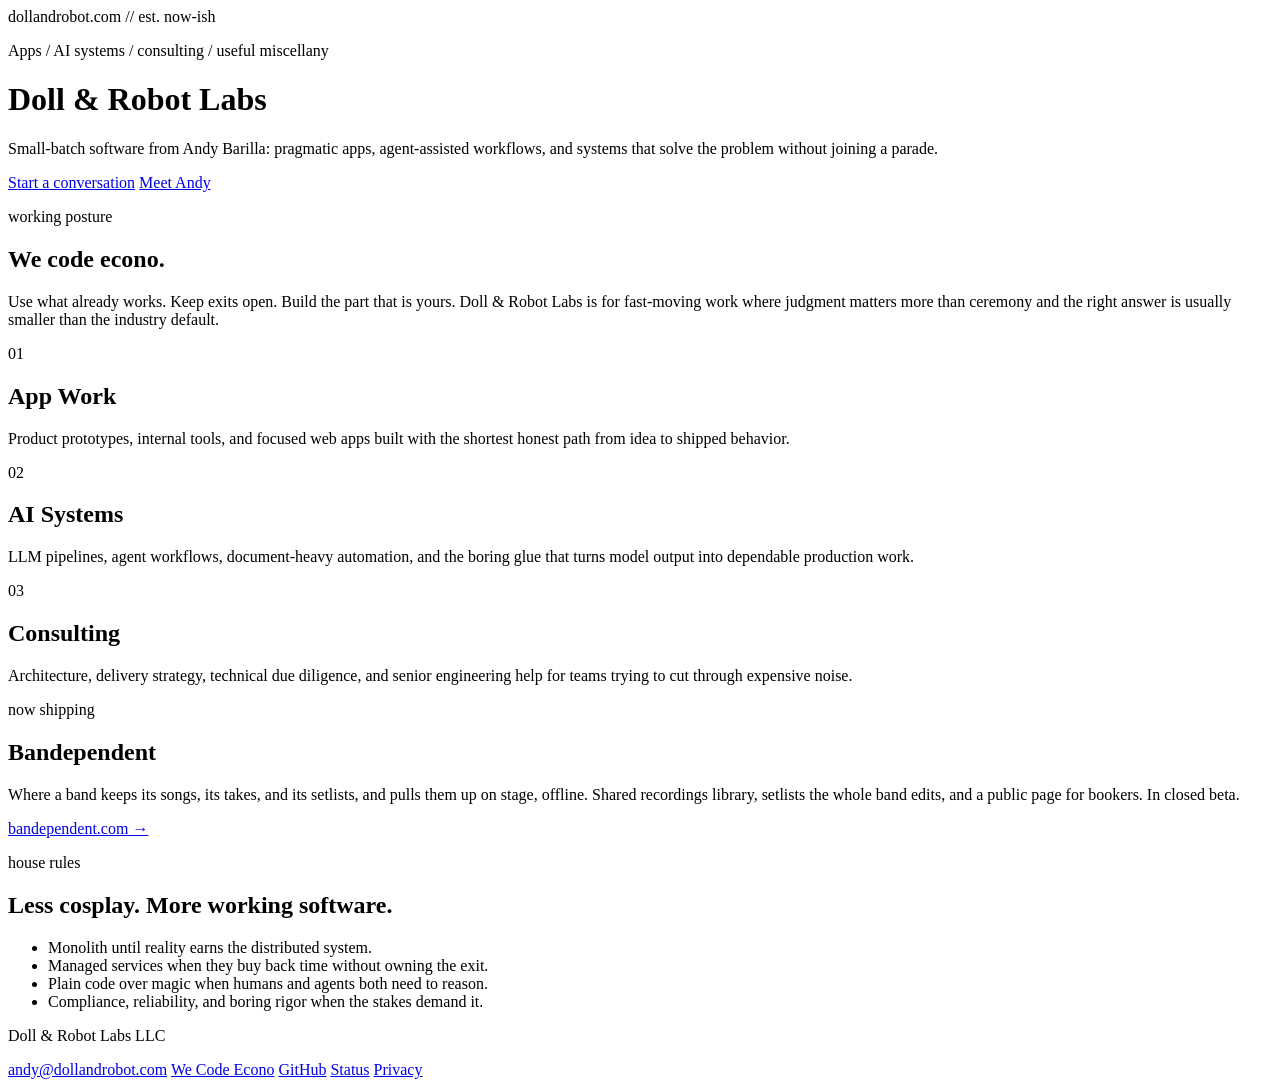
==== index.html @ 03b794c3 "chore: remove LABS from large name" ====
<!doctype html>
<html lang="en">
  <head>
    <meta charset="utf-8" />
    <meta name="viewport" content="width=device-width, initial-scale=1" />
    <meta
      name="description"
      content="Doll & Robot Labs LLC builds apps, AI systems, and pragmatic software for teams that need useful work over ceremony."
    />
    <title>Doll &amp; Robot Labs LLC</title>
    <link rel="stylesheet" href="styles.css" />
  </head>
  <body>
    <main class="shell">
      <header class="hero" aria-labelledby="site-title">
        <div class="stamp">dollandrobot.com // est. now-ish</div>
        <p class="kicker">Apps / AI systems / consulting / useful miscellany</p>
        <h1 id="site-title">Doll &amp; Robot Labs</h1>
        <p class="lede">
          Small-batch software from Andy Barilla: pragmatic apps, agent-assisted
          workflows, and systems that solve the problem without joining a parade.
        </p>
        <div class="actions" aria-label="Primary links">
          <a href="mailto:andy@dollandrobot.com">Start a conversation</a>
          <a href="https://andybarilla.com/">Meet Andy</a>
        </div>
      </header>

      <section class="manifesto" aria-labelledby="manifesto-title">
        <div>
          <p class="section-label">working posture</p>
          <h2 id="manifesto-title">We code econo.</h2>
        </div>
        <p>
          Use what already works. Keep exits open. Build the part that is yours.
          Doll &amp; Robot Labs is for fast-moving work where judgment matters more
          than ceremony and the right answer is usually smaller than the industry
          default.
        </p>
      </section>

      <section class="grid" aria-label="What Doll and Robot Labs does">
        <article>
          <span>01</span>
          <h2>App Work</h2>
          <p>
            Product prototypes, internal tools, and focused web apps built with
            the shortest honest path from idea to shipped behavior.
          </p>
        </article>
        <article>
          <span>02</span>
          <h2>AI Systems</h2>
          <p>
            LLM pipelines, agent workflows, document-heavy automation, and the
            boring glue that turns model output into dependable production work.
          </p>
        </article>
        <article>
          <span>03</span>
          <h2>Consulting</h2>
          <p>
            Architecture, delivery strategy, technical due diligence, and senior
            engineering help for teams trying to cut through expensive noise.
          </p>
        </article>
      </section>

      <section class="product" aria-labelledby="product-title">
        <div>
          <p class="section-label">now shipping</p>
          <h2 id="product-title">Bandependent</h2>
        </div>
        <div>
          <p>
            Where a band keeps its songs, its takes, and its setlists, and pulls
            them up on stage, offline. Shared recordings library, setlists the
            whole band edits, and a public page for bookers. In closed beta.
          </p>
          <a href="https://bandependent.com/">bandependent.com &rarr;</a>
        </div>
      </section>

      <section class="signal" aria-labelledby="signal-title">
        <p class="section-label">house rules</p>
        <h2 id="signal-title">Less cosplay. More working software.</h2>
        <ul>
          <li>Monolith until reality earns the distributed system.</li>
          <li>Managed services when they buy back time without owning the exit.</li>
          <li>Plain code over magic when humans and agents both need to reason.</li>
          <li>Compliance, reliability, and boring rigor when the stakes demand it.</li>
        </ul>
      </section>

      <footer>
        <p>Doll &amp; Robot Labs LLC</p>
        <nav aria-label="Footer links">
          <a href="mailto:andy@dollandrobot.com">andy@dollandrobot.com</a>
          <a href="https://andybarilla.substack.com/p/we-code-econo">We Code Econo</a>
          <a href="https://github.com/andybarilla">GitHub</a>
          <a href="https://status.dollandrobot.com/">Status</a>
          <a href="privacy.html">Privacy</a>
        </nav>
      </footer>
    </main>
  </body>
</html>
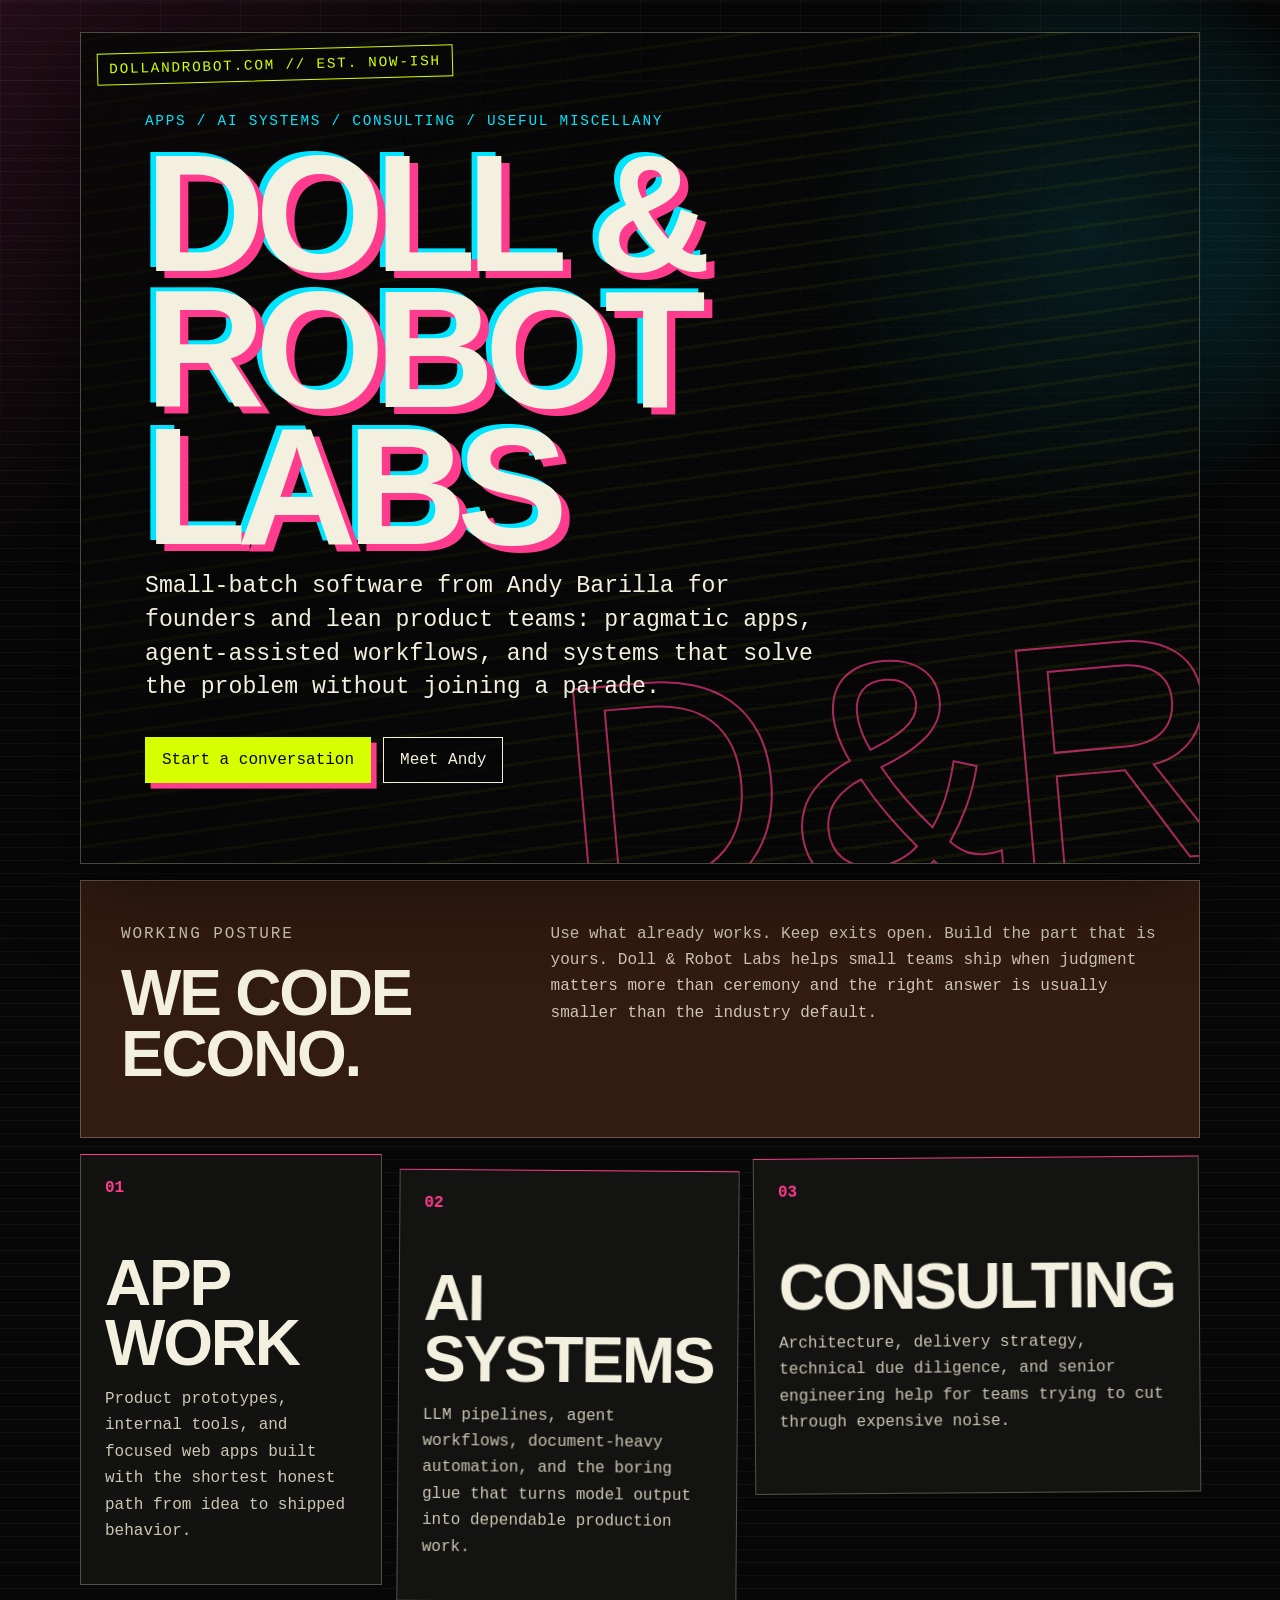
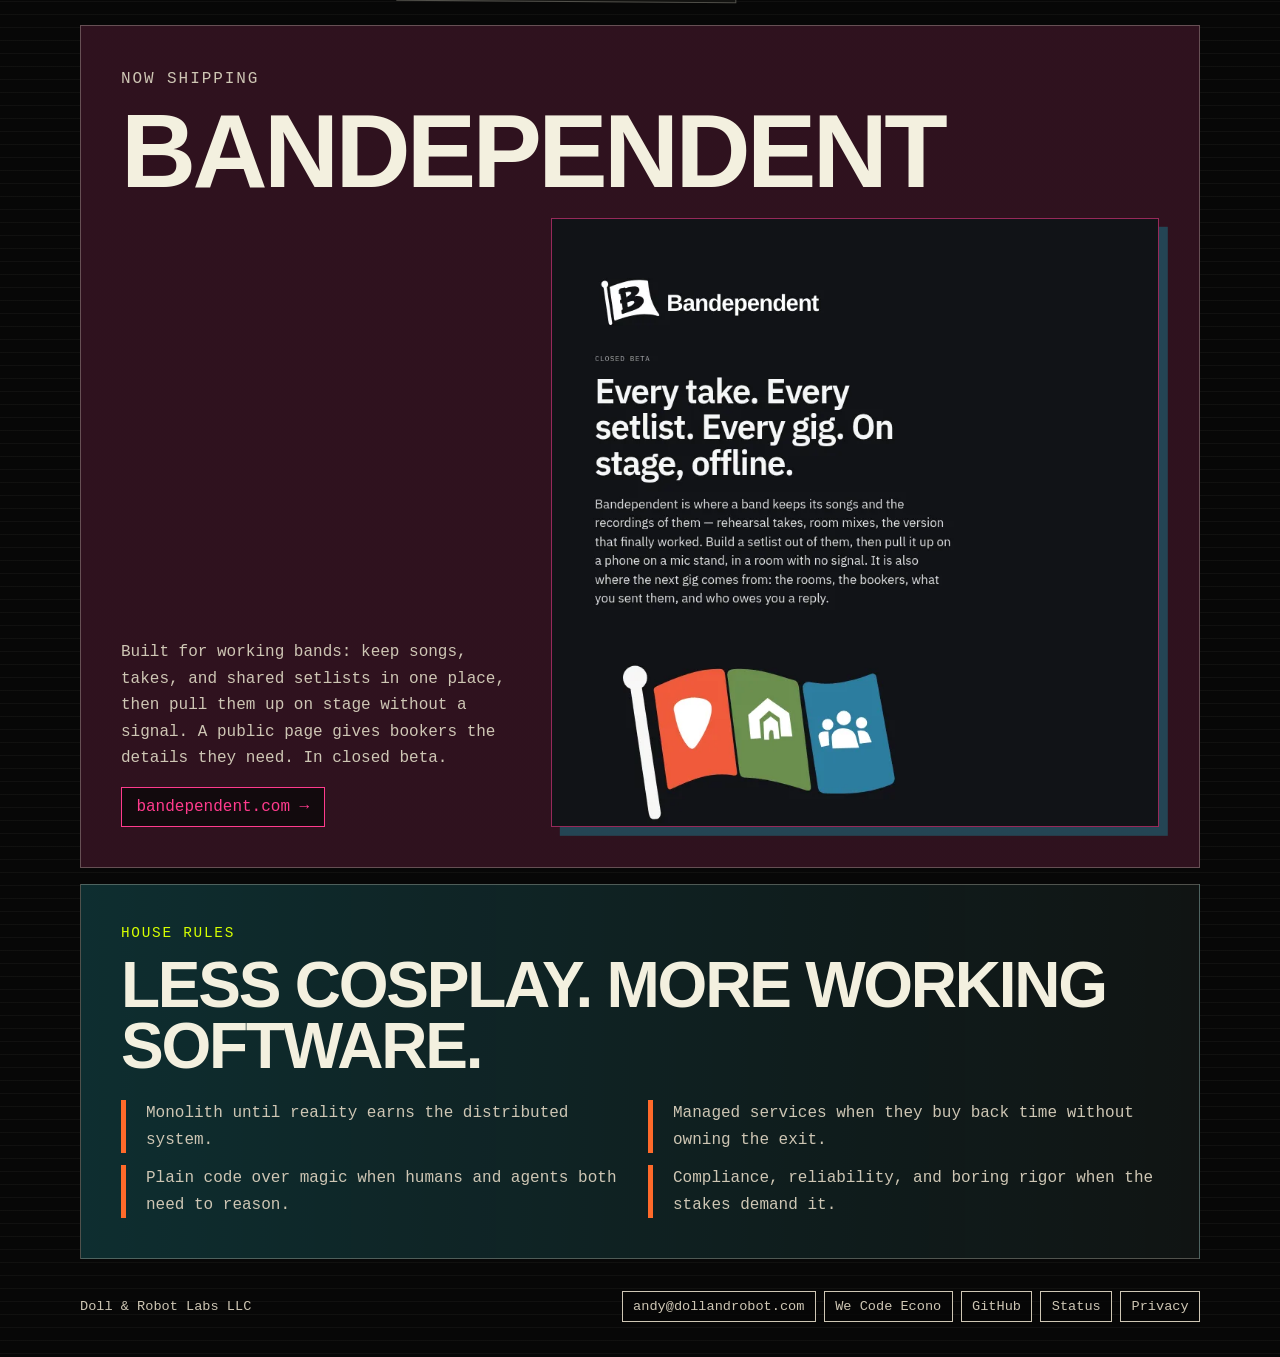
==== commit d0471520: "refine site layout and product showcase" ====
--- a/index.html
+++ b/index.html
@@ -17,8 +17,9 @@
         <p class="kicker">Apps / AI systems / consulting / useful miscellany</p>
         <h1 id="site-title">Doll &amp; Robot Labs</h1>
         <p class="lede">
-          Small-batch software from Andy Barilla: pragmatic apps, agent-assisted
-          workflows, and systems that solve the problem without joining a parade.
+          Small-batch software from Andy Barilla for founders and lean product
+          teams: pragmatic apps, agent-assisted workflows, and systems that solve
+          the problem without joining a parade.
         </p>
         <div class="actions" aria-label="Primary links">
           <a href="mailto:andy@dollandrobot.com">Start a conversation</a>
@@ -33,7 +34,7 @@
         </div>
         <p>
           Use what already works. Keep exits open. Build the part that is yours.
-          Doll &amp; Robot Labs is for fast-moving work where judgment matters more
+          Doll &amp; Robot Labs helps small teams ship when judgment matters more
           than ceremony and the right answer is usually smaller than the industry
           default.
         </p>
@@ -67,18 +68,31 @@
       </section>
 
       <section class="product" aria-labelledby="product-title">
-        <div>
+        <header class="product-heading">
           <p class="section-label">now shipping</p>
           <h2 id="product-title">Bandependent</h2>
-        </div>
-        <div>
+        </header>
+        <div class="product-copy">
           <p>
-            Where a band keeps its songs, its takes, and its setlists, and pulls
-            them up on stage, offline. Shared recordings library, setlists the
-            whole band edits, and a public page for bookers. In closed beta.
+            Built for working bands: keep songs, takes, and shared setlists in one
+            place, then pull them up on stage without a signal. A public page gives
+            bookers the details they need. In closed beta.
           </p>
           <a href="https://bandependent.com/">bandependent.com &rarr;</a>
         </div>
+        <a
+          class="product-preview"
+          href="https://bandependent.com/"
+          aria-label="Visit the Bandependent website"
+        >
+          <img
+            src="assets/bandependent-preview.webp"
+            alt="Bandependent product preview: Every take. Every setlist. Every gig. On stage, offline."
+            width="820"
+            height="820"
+            loading="lazy"
+          />
+        </a>
       </section>
 
       <section class="signal" aria-labelledby="signal-title">
--- a/styles.css
+++ b/styles.css
@@ -0,0 +1,401 @@
+:root {
+  color-scheme: dark;
+  --bg: #070707;
+  --ink: #f3f0df;
+  --muted: #cec6b4;
+  --hot: #ff3b8d;
+  --acid: #d6ff00;
+  --cyan: #00e5ff;
+  --rust: #ff6a2a;
+  --panel: rgba(20, 20, 18, 0.94);
+  --line: rgba(243, 240, 223, 0.28);
+}
+
+* {
+  box-sizing: border-box;
+}
+
+html {
+  min-height: 100%;
+  background: var(--bg);
+}
+
+body {
+  min-height: 100%;
+  margin: 0;
+  color: var(--ink);
+  font-family: ui-monospace, "SFMono-Regular", "Roboto Mono", Consolas, monospace;
+  background:
+    linear-gradient(135deg, rgba(255, 59, 141, 0.12), transparent 26rem),
+    radial-gradient(circle at 85% 8%, rgba(0, 229, 255, 0.24), transparent 18rem),
+    repeating-linear-gradient(0deg, rgba(243, 240, 223, 0.04) 0 1px, transparent 1px 13px),
+    var(--bg);
+}
+
+body::before {
+  position: fixed;
+  inset: 0;
+  pointer-events: none;
+  content: "";
+  background-image:
+    linear-gradient(90deg, rgba(255, 255, 255, 0.04) 1px, transparent 1px),
+    linear-gradient(rgba(255, 255, 255, 0.035) 1px, transparent 1px);
+  background-size: 5rem 5rem;
+  mask-image: linear-gradient(to bottom, black, transparent 78%);
+}
+
+a {
+  color: inherit;
+  text-decoration: none;
+}
+
+.shell {
+  width: min(1120px, calc(100% - 2rem));
+  margin: 0 auto;
+  padding: 2rem 0 1.5rem;
+}
+
+.hero {
+  position: relative;
+  min-height: min(86vh, 54rem);
+  display: grid;
+  align-content: center;
+  padding: 5rem clamp(1rem, 5vw, 4rem);
+  border: 1px solid var(--line);
+  background:
+    linear-gradient(120deg, rgba(7, 7, 7, 0.86), rgba(7, 7, 7, 0.48)),
+    repeating-linear-gradient(-8deg, transparent 0 1.15rem, rgba(214, 255, 0, 0.12) 1.15rem 1.35rem);
+  box-shadow: 0 1.5rem 5rem rgba(0, 0, 0, 0.48);
+  overflow: hidden;
+}
+
+.hero::after {
+  position: absolute;
+  right: -2rem;
+  bottom: -1.8rem;
+  content: "D&R";
+  color: transparent;
+  font-family: Impact, Haettenschweiler, "Arial Narrow Bold", sans-serif;
+  font-size: clamp(8rem, 26vw, 20rem);
+  line-height: 0.75;
+  -webkit-text-stroke: 2px rgba(255, 59, 141, 0.65);
+  transform: rotate(-5deg);
+}
+
+.stamp,
+.section-label,
+.kicker {
+  color: var(--acid);
+  text-transform: uppercase;
+  letter-spacing: 0.12em;
+  font-size: clamp(0.72rem, 1.6vw, 0.9rem);
+}
+
+.stamp {
+  position: absolute;
+  top: 1rem;
+  left: 1rem;
+  padding: 0.45rem 0.7rem;
+  border: 1px solid var(--acid);
+  transform: rotate(-1.5deg);
+  background: rgba(7, 7, 7, 0.86);
+}
+
+.kicker {
+  margin: 0 0 1rem;
+  color: var(--cyan);
+}
+
+h1,
+h2,
+p {
+  margin-top: 0;
+}
+
+h1 {
+  position: relative;
+  z-index: 1;
+  max-width: 11ch;
+  margin-bottom: 1rem;
+  font-family: Impact, Haettenschweiler, "Arial Narrow Bold", sans-serif;
+  font-size: clamp(4rem, 13vw, 10.5rem);
+  line-height: 0.82;
+  letter-spacing: -0.06em;
+  text-transform: uppercase;
+  text-shadow: 0.05em 0.04em 0 var(--hot), -0.035em -0.025em 0 var(--cyan);
+}
+
+.lede {
+  position: relative;
+  z-index: 1;
+  max-width: 43rem;
+  margin-bottom: 2rem;
+  color: var(--ink);
+  font-size: clamp(1.05rem, 2.2vw, 1.45rem);
+  line-height: 1.45;
+}
+
+.actions {
+  position: relative;
+  z-index: 1;
+  display: flex;
+  flex-wrap: wrap;
+  gap: 0.75rem;
+}
+
+.actions a,
+footer a {
+  border: 1px solid currentColor;
+  padding: 0.8rem 1rem;
+  background: rgba(7, 7, 7, 0.8);
+}
+
+.actions a:first-child {
+  color: #070707;
+  border-color: var(--acid);
+  background: var(--acid);
+  box-shadow: 0.35rem 0.35rem 0 var(--hot);
+}
+
+.manifesto,
+.product,
+.signal,
+.grid {
+  margin-top: 1rem;
+}
+
+.manifesto,
+.product {
+  display: grid;
+  grid-template-columns: minmax(12rem, 0.8fr) 1.2fr;
+  gap: 1.5rem;
+  padding: clamp(1.25rem, 4vw, 2.5rem);
+  border: 1px solid var(--line);
+  background:
+    linear-gradient(rgba(255, 106, 42, 0.14), rgba(255, 106, 42, 0.14)),
+    #100e0c;
+}
+
+.manifesto h2,
+.product h2,
+.signal h2,
+.grid h2 {
+  margin-bottom: 0.75rem;
+  font-family: Impact, Haettenschweiler, "Arial Narrow Bold", sans-serif;
+  font-size: clamp(2rem, 5vw, 4rem);
+  line-height: 0.95;
+  letter-spacing: -0.035em;
+  text-transform: uppercase;
+}
+
+.manifesto p,
+.product p,
+.signal li,
+.grid p {
+  color: var(--muted);
+  font-size: 1rem;
+  line-height: 1.65;
+}
+
+.product {
+  grid-template-columns: minmax(0, 0.8fr) minmax(18rem, 1.2fr);
+  margin-top: 2.5rem;
+  background:
+    linear-gradient(rgba(255, 59, 141, 0.13), rgba(255, 59, 141, 0.13)),
+    #100c0e;
+}
+
+.product-heading {
+  grid-column: 1 / -1;
+}
+
+.product h2 {
+  max-width: 100%;
+  margin-bottom: 0;
+  font-size: clamp(2rem, 9vw, 6.5rem);
+  line-height: 0.82;
+  overflow-wrap: normal;
+  word-break: normal;
+}
+
+.product-copy {
+  align-self: end;
+}
+
+.product-copy a {
+  display: inline-block;
+  padding: 0.6rem 0.9rem;
+  border: 1px solid var(--hot);
+  color: var(--hot);
+  background: rgba(7, 7, 7, 0.72);
+}
+
+.product-preview {
+  display: block;
+  border: 1px solid rgba(255, 59, 141, 0.56);
+  background: #111318;
+  box-shadow: 0.55rem 0.55rem 0 rgba(0, 229, 255, 0.24);
+  overflow: hidden;
+}
+
+.product-preview img {
+  display: block;
+  width: 100%;
+  height: auto;
+}
+
+.grid {
+  display: grid;
+  grid-template-columns: repeat(3, 1fr);
+  align-items: start;
+  gap: 1rem;
+}
+
+article,
+.signal {
+  border: 1px solid var(--line);
+  background: var(--panel);
+}
+
+article {
+  min-height: 21rem;
+  padding: 1.5rem;
+  border-top-color: var(--hot);
+}
+
+article:nth-child(2) {
+  transform: translateY(1rem) rotate(0.45deg);
+}
+
+article:nth-child(3) {
+  transform: translateY(0.2rem) rotate(-0.45deg);
+}
+
+article span {
+  display: inline-block;
+  margin-bottom: 3.5rem;
+  color: var(--hot);
+  font-weight: 800;
+}
+
+.signal {
+  padding: clamp(1.25rem, 4vw, 2.5rem);
+  background:
+    linear-gradient(90deg, rgba(0, 229, 255, 0.12), transparent),
+    #101413;
+}
+
+.signal ul {
+  display: grid;
+  grid-template-columns: repeat(2, minmax(0, 1fr));
+  gap: 0.75rem 1rem;
+  padding: 0;
+  margin: 1.5rem 0 0;
+  list-style: none;
+}
+
+.signal li {
+  padding-left: 1.25rem;
+  border-left: 0.35rem solid var(--rust);
+}
+
+footer {
+  display: flex;
+  align-items: center;
+  justify-content: space-between;
+  gap: 1rem;
+  padding: 2rem 0 0.5rem;
+  color: var(--muted);
+  font-size: 0.85rem;
+}
+
+footer p {
+  margin: 0;
+}
+
+footer nav {
+  display: flex;
+  flex-wrap: wrap;
+  gap: 0.5rem;
+}
+
+footer a {
+  padding: 0.45rem 0.65rem;
+}
+
+@media (max-width: 760px) {
+  .shell {
+    width: min(100% - 1rem, 1120px);
+    padding-top: 0.5rem;
+  }
+
+  .hero {
+    min-height: 0;
+    padding: 5.5rem 1rem 3rem;
+  }
+
+  .hero::after {
+    opacity: 0.42;
+  }
+
+  .manifesto,
+  .product,
+  .grid,
+  .signal ul,
+  footer {
+    grid-template-columns: 1fr;
+  }
+
+  .product h2 {
+    font-size: clamp(2rem, 10vw, 4rem);
+  }
+
+  .grid {
+    display: block;
+  }
+
+  article,
+  article:nth-child(2),
+  article:nth-child(3) {
+    min-height: auto;
+    margin-top: 1rem;
+    transform: none;
+  }
+
+  article span {
+    margin-bottom: 1.5rem;
+  }
+
+  footer {
+    display: grid;
+    align-items: start;
+  }
+}
+
+@media (prefers-reduced-motion: no-preference) {
+  .hero {
+    animation: twitch 8s steps(1) infinite;
+  }
+
+  .product-preview img {
+    transition: transform 180ms ease-out;
+  }
+
+  .product-preview:hover img {
+    transform: scale(1.015);
+  }
+
+  @keyframes twitch {
+    0%, 91%, 100% {
+      filter: none;
+    }
+
+    92% {
+      filter: hue-rotate(8deg) contrast(1.2);
+    }
+
+    93% {
+      filter: none;
+    }
+  }
+}
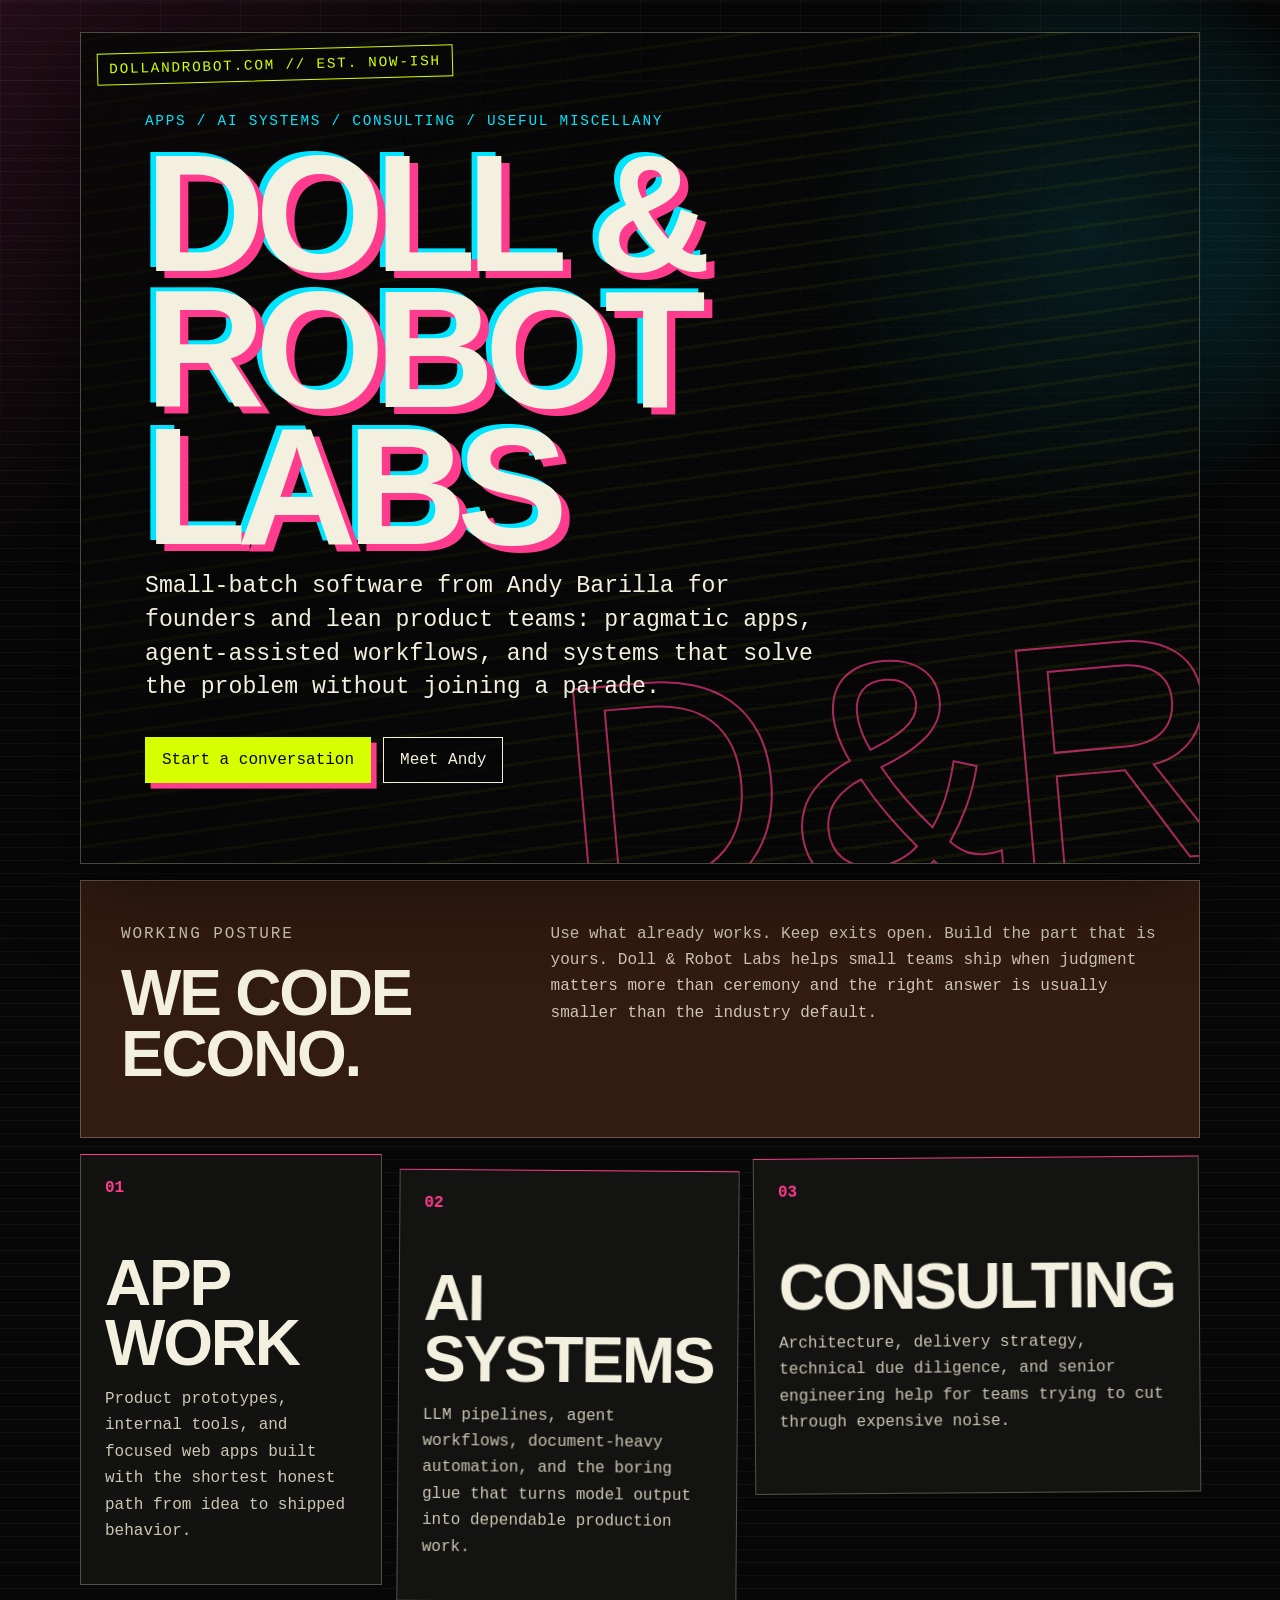
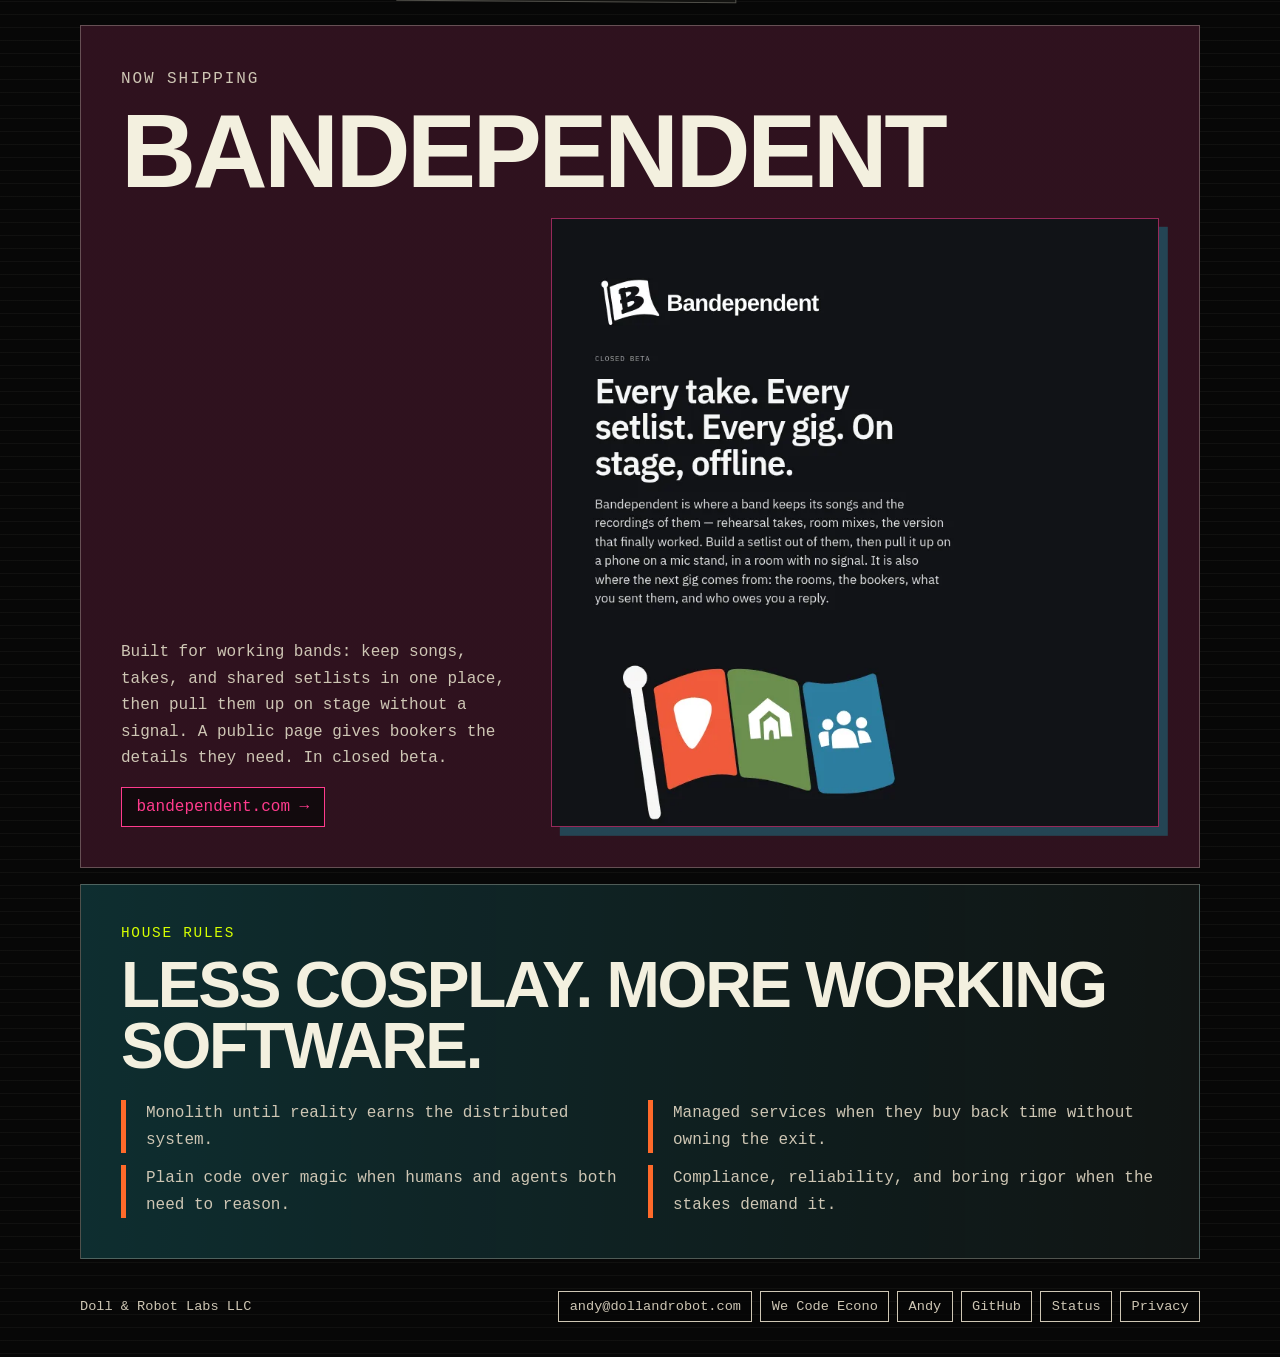
==== commit 3444e61d: "integrate Andy profile into site" ====
--- a/index.html
+++ b/index.html
@@ -23,7 +23,7 @@
         </p>
         <div class="actions" aria-label="Primary links">
           <a href="mailto:andy@dollandrobot.com">Start a conversation</a>
-          <a href="https://andybarilla.com/">Meet Andy</a>
+          <a href="andy.html">Meet Andy</a>
         </div>
       </header>
 
@@ -111,6 +111,7 @@
         <nav aria-label="Footer links">
           <a href="mailto:andy@dollandrobot.com">andy@dollandrobot.com</a>
           <a href="https://andybarilla.substack.com/p/we-code-econo">We Code Econo</a>
+          <a href="andy.html">Andy</a>
           <a href="https://github.com/andybarilla">GitHub</a>
           <a href="https://status.dollandrobot.com/">Status</a>
           <a href="privacy.html">Privacy</a>
--- a/styles.css
+++ b/styles.css
@@ -323,6 +323,285 @@
   padding: 0.45rem 0.65rem;
 }
 
+/* Andy's personnel file */
+.profile-page {
+  padding-top: 2rem;
+}
+
+.profile-hero {
+  position: relative;
+  display: grid;
+  grid-template-columns: minmax(0, 1.35fr) minmax(17rem, 0.65fr);
+  align-items: end;
+  gap: clamp(2rem, 5vw, 5rem);
+  min-height: min(82vh, 50rem);
+  padding: clamp(7rem, 12vw, 10rem) clamp(1.25rem, 5vw, 4rem) clamp(2rem, 5vw, 4rem);
+  border: 1px solid var(--line);
+  background:
+    linear-gradient(115deg, rgba(7, 7, 7, 0.95), rgba(7, 7, 7, 0.48)),
+    repeating-linear-gradient(-8deg, transparent 0 1.15rem, rgba(0, 229, 255, 0.1) 1.15rem 1.35rem);
+  box-shadow: 0 1.5rem 5rem rgba(0, 0, 0, 0.48);
+  overflow: hidden;
+}
+
+.profile-intro {
+  position: relative;
+  z-index: 1;
+}
+
+.profile-hero h1 {
+  max-width: 8ch;
+  font-size: clamp(4.5rem, 11vw, 9rem);
+}
+
+.profile-photo-frame {
+  position: relative;
+  z-index: 1;
+  margin: 0 0 0.6rem;
+  padding: 0.5rem;
+  border: 1px solid var(--cyan);
+  background: rgba(7, 7, 7, 0.9);
+  box-shadow: 0.65rem 0.65rem 0 var(--hot);
+  transform: rotate(1.2deg);
+}
+
+.profile-photo-frame img {
+  display: block;
+  width: 100%;
+  height: auto;
+  filter: contrast(1.04) saturate(0.92);
+}
+
+.profile-photo-frame figcaption {
+  padding: 0.65rem 0.25rem 0.15rem;
+  color: var(--cyan);
+  font-size: 0.7rem;
+  letter-spacing: 0.08em;
+  text-transform: uppercase;
+}
+
+.profile-building,
+.profile-writing,
+.profile-playing,
+.profile-etc {
+  margin-top: 1rem;
+  padding: clamp(1.5rem, 4vw, 3rem);
+  border: 1px solid var(--line);
+}
+
+.profile-building {
+  display: grid;
+  grid-template-columns: minmax(14rem, 0.8fr) minmax(0, 1.2fr);
+  gap: 2rem clamp(2rem, 6vw, 5rem);
+  background:
+    linear-gradient(rgba(255, 106, 42, 0.14), rgba(255, 106, 42, 0.14)),
+    #100e0c;
+}
+
+.profile-page section h2 {
+  margin-bottom: 1rem;
+  font-family: Impact, Haettenschweiler, "Arial Narrow Bold", sans-serif;
+  font-size: clamp(2.35rem, 5.5vw, 4.75rem);
+  line-height: 0.94;
+  letter-spacing: -0.035em;
+  text-transform: uppercase;
+}
+
+.profile-page section p,
+.profile-page section dd,
+.writing-list small {
+  color: var(--muted);
+  line-height: 1.65;
+}
+
+.profile-page section strong {
+  color: var(--ink);
+}
+
+.profile-prose p:last-child,
+.band-card p:last-child {
+  margin-bottom: 0;
+}
+
+.profile-stats {
+  grid-column: 1 / -1;
+  display: grid;
+  grid-template-columns: repeat(3, 1fr);
+  gap: 1px;
+  margin: 0;
+  border: 1px solid var(--line);
+  background: var(--line);
+}
+
+.profile-stats div {
+  padding: clamp(1rem, 3vw, 2rem);
+  background: #11110f;
+}
+
+.profile-stats dt {
+  color: var(--acid);
+  font-family: Impact, Haettenschweiler, "Arial Narrow Bold", sans-serif;
+  font-size: clamp(2.5rem, 6vw, 4.5rem);
+  line-height: 1;
+}
+
+.profile-stats dd {
+  margin: 0.4rem 0 0;
+  font-size: 0.75rem;
+  letter-spacing: 0.1em;
+  text-transform: uppercase;
+}
+
+.profile-links {
+  grid-column: 1 / -1;
+  display: flex;
+  flex-wrap: wrap;
+  gap: 0.65rem;
+}
+
+.profile-links a,
+.profile-text-link {
+  display: inline-block;
+  padding: 0.65rem 0.85rem;
+  border: 1px solid var(--cyan);
+  color: var(--cyan);
+  background: rgba(7, 7, 7, 0.72);
+}
+
+.profile-writing {
+  display: grid;
+  grid-template-columns: minmax(14rem, 0.7fr) minmax(0, 1.3fr);
+  gap: 2rem clamp(2rem, 6vw, 5rem);
+  background:
+    linear-gradient(120deg, rgba(255, 59, 141, 0.13), transparent 65%),
+    #100c0e;
+}
+
+.profile-section-heading p:not(.section-label) {
+  max-width: 34rem;
+}
+
+.writing-list {
+  display: grid;
+  gap: 0.75rem;
+}
+
+.writing-list a {
+  display: grid;
+  grid-template-columns: auto minmax(0, 1fr) auto;
+  align-items: center;
+  gap: 1rem;
+  padding: 1rem;
+  border: 1px solid var(--line);
+  background: var(--panel);
+}
+
+.writing-list strong,
+.writing-list small {
+  display: block;
+}
+
+.writing-list strong {
+  margin-bottom: 0.3rem;
+}
+
+.writing-list small {
+  font-size: 0.8rem;
+}
+
+.writing-list b,
+.writing-number {
+  color: var(--hot);
+}
+
+.writing-number {
+  align-self: start;
+  font-size: 0.75rem;
+  font-weight: 800;
+}
+
+.profile-writing .profile-text-link {
+  grid-column: 2;
+  justify-self: start;
+  border-color: var(--hot);
+  color: var(--hot);
+}
+
+.profile-playing {
+  background:
+    linear-gradient(100deg, rgba(0, 229, 255, 0.11), transparent 60%),
+    #101413;
+}
+
+.band-grid {
+  display: grid;
+  grid-template-columns: repeat(2, minmax(0, 1fr));
+  gap: 1rem;
+  margin-top: 2rem;
+}
+
+.band-card {
+  min-height: 13rem;
+  padding: 1.5rem;
+  border: 1px solid var(--line);
+  border-top-color: var(--rust);
+  background: var(--panel);
+}
+
+.band-card:nth-child(2) {
+  transform: translateY(0.6rem) rotate(-0.45deg);
+}
+
+.band-card span {
+  color: var(--rust);
+  font-size: 0.75rem;
+  letter-spacing: 0.1em;
+  text-transform: uppercase;
+}
+
+.band-card h3 {
+  margin: 2.5rem 0 0.5rem;
+  font-family: Impact, Haettenschweiler, "Arial Narrow Bold", sans-serif;
+  font-size: clamp(2rem, 4vw, 3rem);
+  line-height: 1;
+  text-transform: uppercase;
+}
+
+.profile-etc {
+  display: grid;
+  grid-template-columns: minmax(12rem, 0.6fr) minmax(0, 1.4fr);
+  gap: 2rem;
+  background: #11110f;
+}
+
+.profile-etc dl {
+  margin: 0;
+}
+
+.profile-etc dl div {
+  display: grid;
+  grid-template-columns: minmax(7rem, 0.35fr) 1fr;
+  gap: 1rem;
+  padding: 1rem 0;
+  border-bottom: 1px solid var(--line);
+}
+
+.profile-etc dl div:first-child {
+  padding-top: 0;
+}
+
+.profile-etc dl div:last-child {
+  border-bottom: 0;
+}
+
+.profile-etc dt {
+  color: var(--acid);
+}
+
+.profile-etc dd {
+  margin: 0;
+}
+
 @media (max-width: 760px) {
   .shell {
     width: min(100% - 1rem, 1120px);
@@ -370,6 +649,63 @@
     display: grid;
     align-items: start;
   }
+
+  .profile-page {
+    padding-top: 0.5rem;
+  }
+
+  .profile-hero,
+  .profile-building,
+  .profile-writing,
+  .profile-etc {
+    grid-template-columns: 1fr;
+  }
+
+  .profile-hero {
+    min-height: 0;
+    gap: 2rem;
+    padding: 5.75rem 1.25rem 2rem;
+  }
+
+  .profile-hero h1 {
+    font-size: clamp(3.75rem, 20vw, 6rem);
+  }
+
+  .profile-photo-frame {
+    width: min(82%, 22rem);
+    margin: 0 auto 0.6rem;
+  }
+
+  .profile-stats {
+    grid-template-columns: 1fr;
+  }
+
+  .profile-writing .profile-text-link {
+    grid-column: 1;
+  }
+
+  .writing-list a {
+    grid-template-columns: auto minmax(0, 1fr);
+  }
+
+  .writing-list b {
+    display: none;
+  }
+
+  .band-grid {
+    grid-template-columns: 1fr;
+  }
+
+  .band-card,
+  .band-card:nth-child(2) {
+    min-height: 0;
+    transform: none;
+  }
+
+  .profile-etc dl div {
+    grid-template-columns: 1fr;
+    gap: 0.35rem;
+  }
 }
 
 @media (prefers-reduced-motion: no-preference) {
